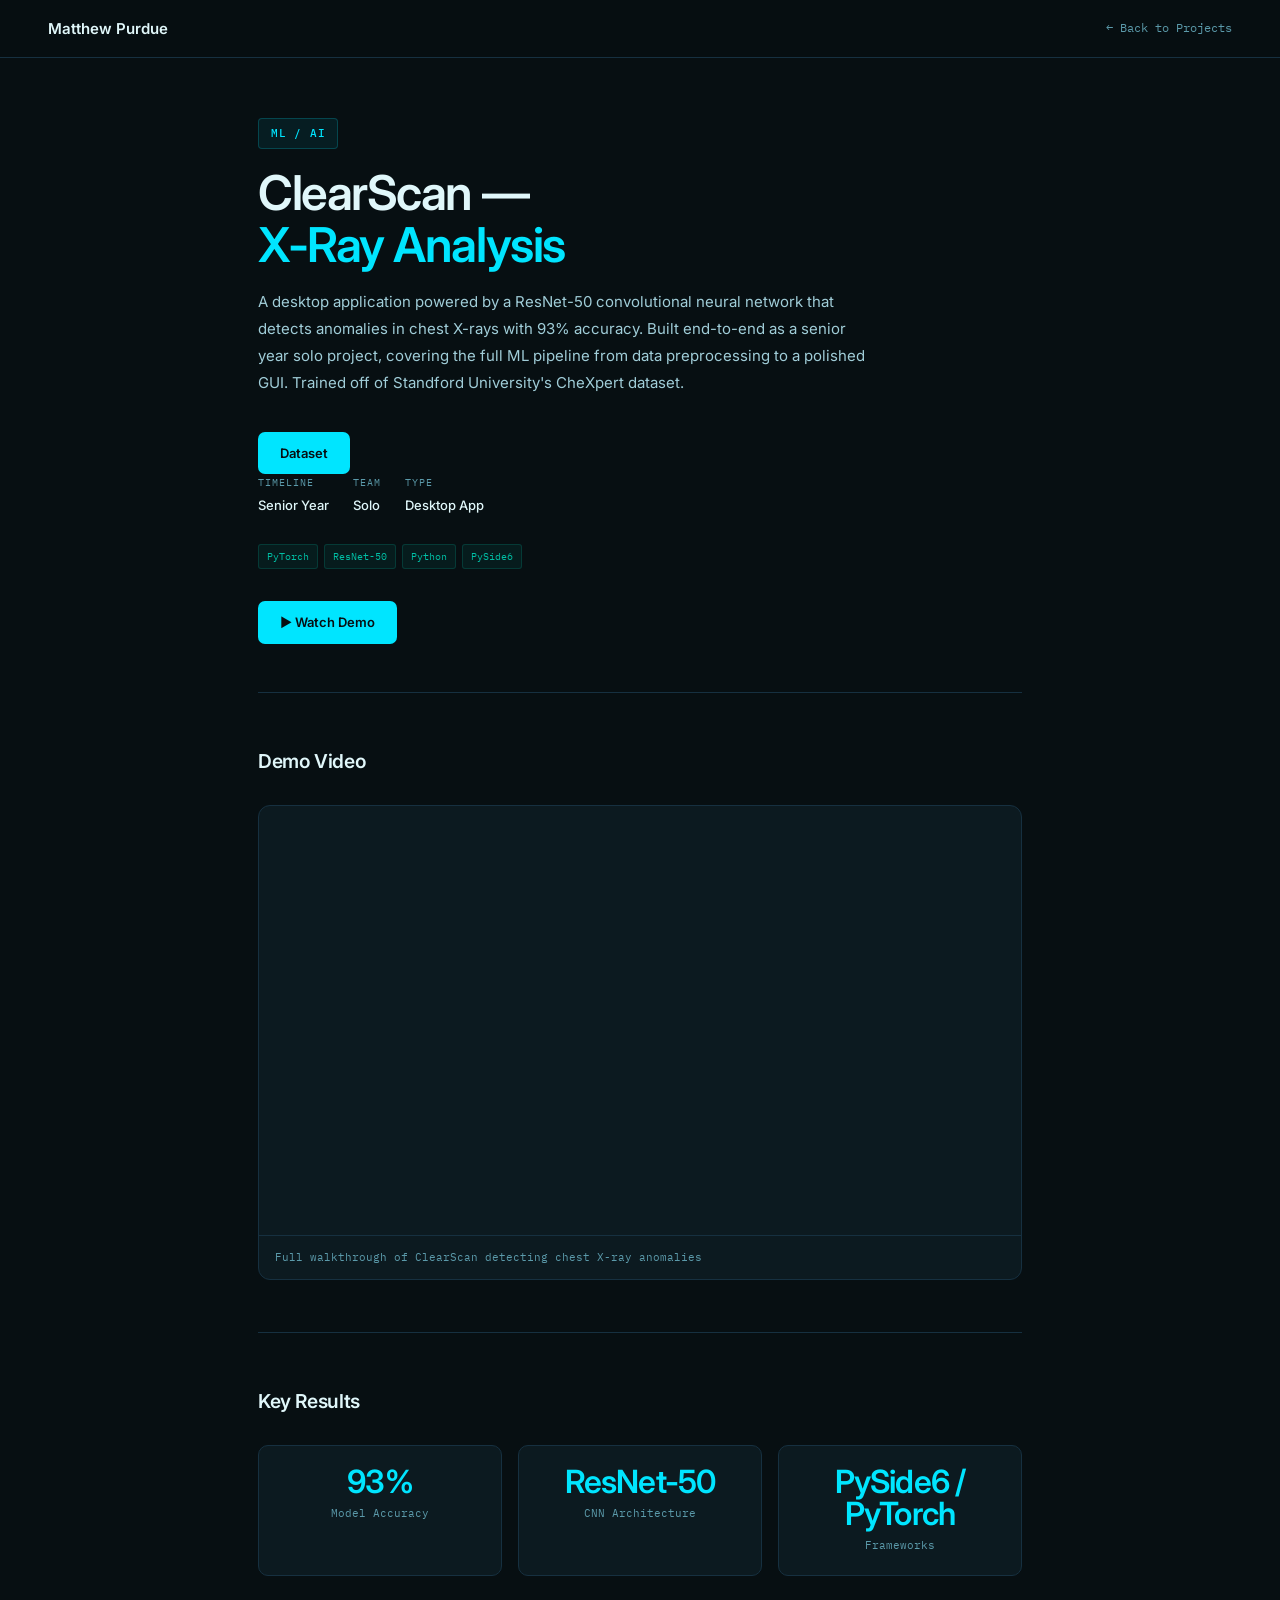
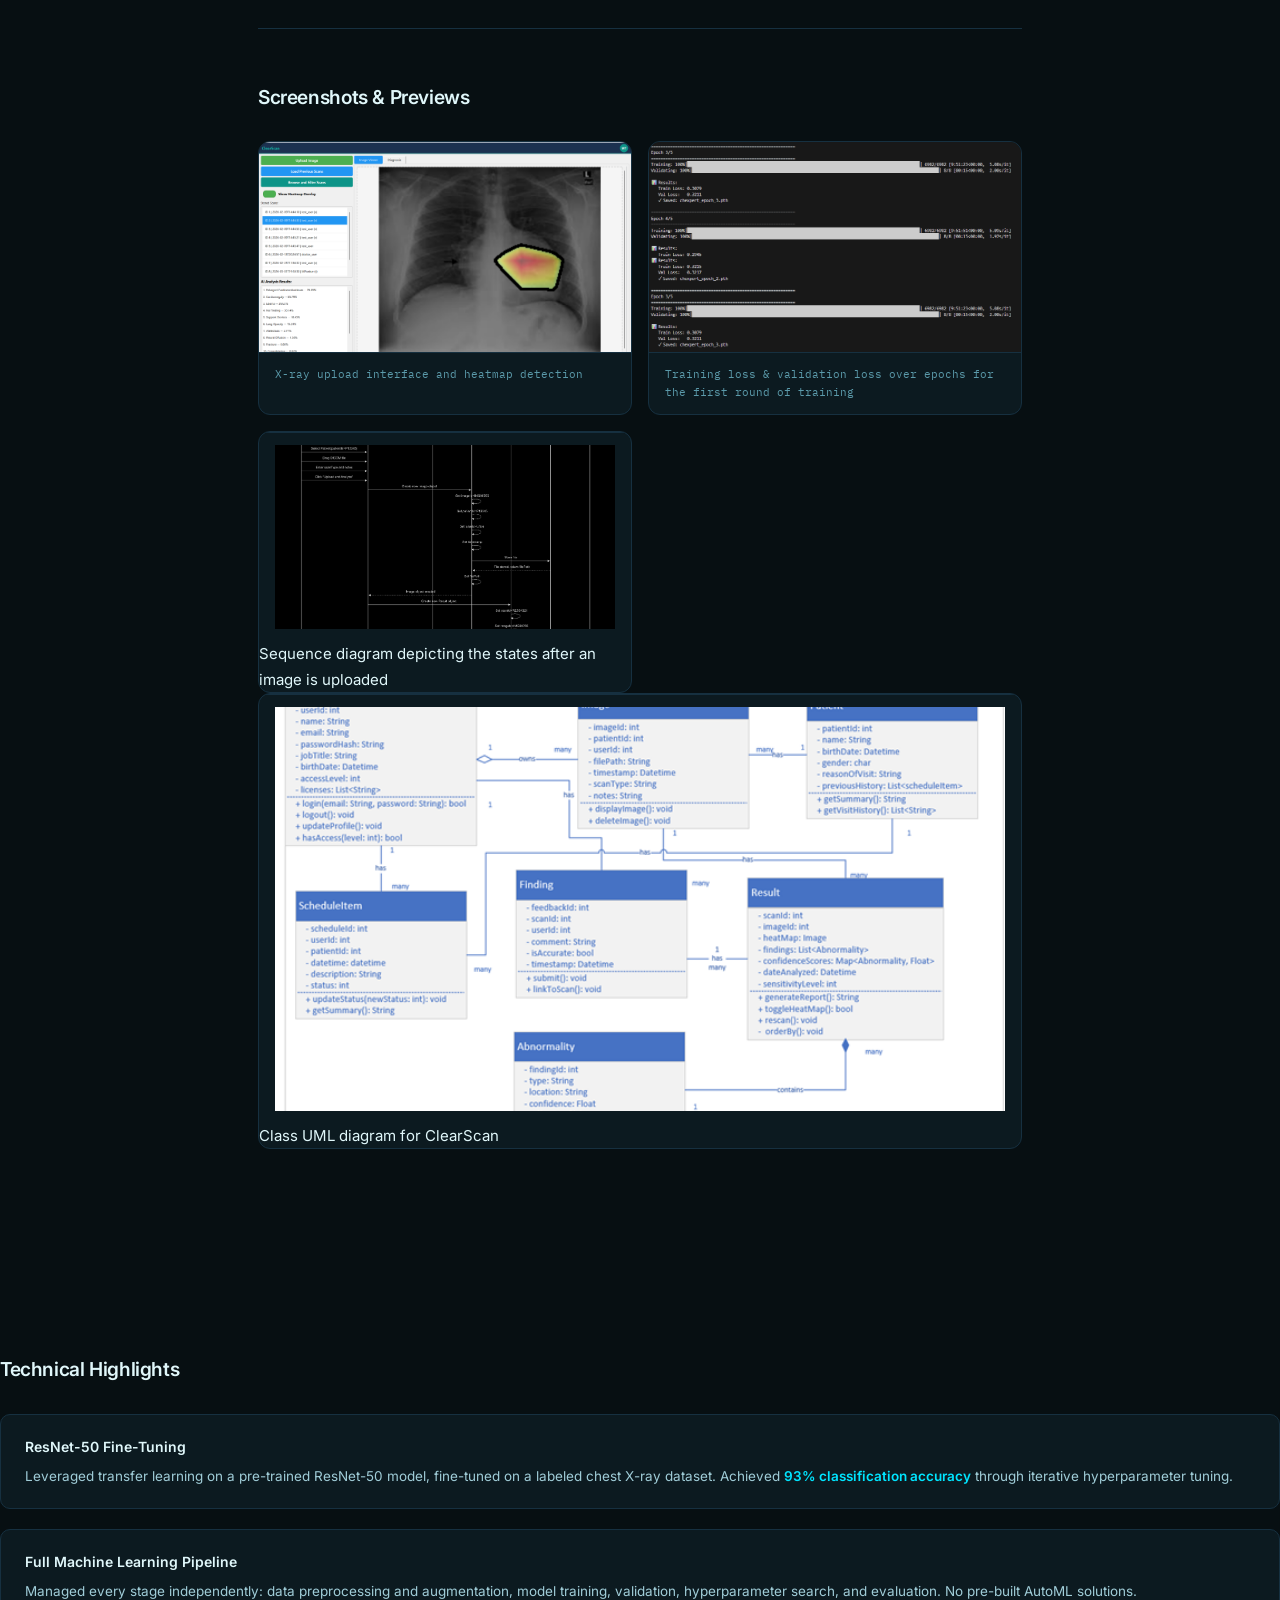
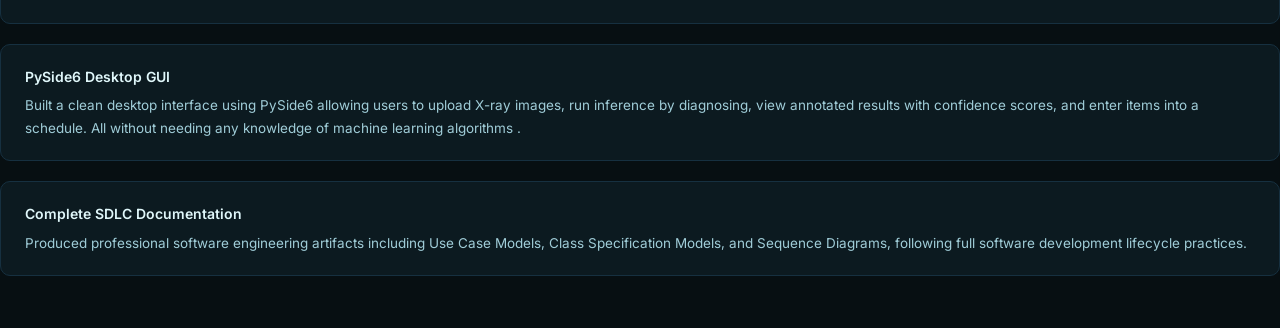
==== wwwroot/project-clearscan.html @ d561c91c "Changed ClearScan details and uploaded pictures" ====
﻿<!DOCTYPE html>
<html lang="en">
<head>
    <meta charset="UTF-8">
    <meta name="viewport" content="width=device-width, initial-scale=1.0">
    <title>ClearScan — Matthew Purdue</title>
    <link href="https://fonts.googleapis.com/css2?family=IBM+Plex+Mono:wght@400;500&family=Inter:wght@400;500;600&display=swap" rel="stylesheet">
    <style>
        *, *::before, *::after {
            box-sizing: border-box;
            margin: 0;
            padding: 0;
        }

        :root {
            --bg: #070f12;
            --surface: #0c1a20;
            --surface2: #102028;
            --border: #163040;
            --text: #e0f7fa;
            --muted: #5b9aaa;
            --dim: #a0cdd8;
            --accent: #00e5ff;
            --accent-g: #00bfa5;
            --accent-bg: rgba(0,229,255,0.07);
            --accent-gbg: rgba(0,191,165,0.08);
        }

        html {
            scroll-behavior: smooth;
        }

        body {
            background: var(--bg);
            color: var(--text);
            font-family: 'Inter', sans-serif;
            font-size: 15px;
            line-height: 1.7;
        }

        nav {
            position: sticky;
            top: 0;
            z-index: 50;
            display: flex;
            justify-content: space-between;
            align-items: center;
            padding: 0 48px;
            height: 58px;
            background: rgba(7,15,18,0.9);
            backdrop-filter: blur(14px);
            border-bottom: 1px solid var(--border);
        }

        .nav-name {
            font-size: 15px;
            font-weight: 600;
            color: var(--text);
            text-decoration: none;
        }

        .nav-back {
            font-family: 'IBM Plex Mono', monospace;
            font-size: 12px;
            color: var(--muted);
            text-decoration: none;
            display: flex;
            align-items: center;
            gap: 6px;
            transition: color 0.15s;
        }

            .nav-back:hover {
                color: var(--accent);
            }

        .container {
            max-width: 860px;
            margin: 0 auto;
            padding: 0 48px 100px;
        }

        .project-hero {
            padding: 60px 0 48px;
            border-bottom: 1px solid var(--border);
        }

        .project-badge {
            display: inline-block;
            font-family: 'IBM Plex Mono', monospace;
            font-size: 11px;
            font-weight: 500;
            letter-spacing: 0.07em;
            text-transform: uppercase;
            color: var(--accent);
            background: var(--accent-bg);
            border: 1px solid rgba(0,229,255,0.2);
            padding: 5px 12px;
            border-radius: 4px;
            margin-bottom: 18px;
        }

        .project-hero h1 {
            font-size: clamp(2rem, 4vw, 3rem);
            font-weight: 600;
            line-height: 1.1;
            letter-spacing: -0.03em;
            margin-bottom: 16px;
        }

            .project-hero h1 span {
                color: var(--accent);
            }

        .project-desc {
            font-size: 15px;
            color: var(--dim);
            max-width: 620px;
            line-height: 1.8;
            margin-bottom: 28px;
        }

        .meta-row {
            display: flex;
            flex-wrap: wrap;
            gap: 24px;
            margin-bottom: 28px;
        }

        .meta-item {
            display: flex;
            flex-direction: column;
            gap: 3px;
        }

        .meta-label {
            font-family: 'IBM Plex Mono', monospace;
            font-size: 10px;
            letter-spacing: 0.1em;
            text-transform: uppercase;
            color: var(--muted);
        }

        .meta-value {
            font-size: 13px;
            font-weight: 500;
            color: var(--text);
        }

        .tag-row {
            display: flex;
            flex-wrap: wrap;
            gap: 6px;
        }

        .tag {
            font-family: 'IBM Plex Mono', monospace;
            font-size: 10px;
            color: var(--accent-g);
            background: var(--accent-gbg);
            border: 1px solid rgba(0,191,165,0.18);
            padding: 3px 8px;
            border-radius: 3px;
        }

        .btn-demo {
            display: inline-flex;
            align-items: center;
            gap: 8px;
            font-size: 13px;
            font-weight: 600;
            padding: 10px 22px;
            border-radius: 7px;
            background: var(--accent);
            color: var(--bg);
            text-decoration: none;
            transition: opacity 0.15s;
            margin-top: 8px;
        }

            .btn-demo:hover {
                opacity: 0.88;
            }

        .section {
            padding: 52px 0;
            border-bottom: 1px solid var(--border);
        }

            .section:last-child {
                border-bottom: none;
            }

        .section-title {
            font-size: 1.2rem;
            font-weight: 600;
            color: var(--text);
            letter-spacing: -0.02em;
            margin-bottom: 28px;
        }

        /* Media gallery */
        .media-grid {
            display: grid;
            grid-template-columns: 1fr 1fr;
            gap: 16px;
        }

            .media-grid.wide {
                grid-template-columns: 1fr;
            }

        .media-item {
            background: var(--surface);
            border: 1px solid var(--border);
            border-radius: 12px;
            overflow: hidden;
        }

            .media-item img, .media-item video, .media-item iframe {
                width: 100%;
                display: block;
                aspect-ratio: 16/9;
                object-fit: cover;
            }

            .media-item iframe {
                border: none;
            }

        .media-caption {
            padding: 12px 16px;
            font-family: 'IBM Plex Mono', monospace;
            font-size: 11px;
            color: var(--muted);
            border-top: 1px solid var(--border);
        }

        /* Image placeholder */
        .img-placeholder {
            background: var(--surface2);
            aspect-ratio: 16/9;
            display: flex;
            align-items: center;
            justify-content: center;
            flex-direction: column;
            gap: 8px;
            color: var(--muted);
        }

            .img-placeholder span {
                font-family: 'IBM Plex Mono', monospace;
                font-size: 11px;
            }

        /* Feature list */
        .feature-list {
            display: flex;
            flex-direction: column;
            gap: 20px;
        }

        .feature-item {
            background: var(--surface);
            border: 1px solid var(--border);
            border-radius: 10px;
            padding: 20px 24px;
        }

            .feature-item h4 {
                font-size: 14px;
                font-weight: 600;
                color: var(--text);
                margin-bottom: 6px;
            }

            .feature-item p {
                font-size: 13.5px;
                color: var(--dim);
            }

            .feature-item .highlight {
                color: var(--accent);
                font-weight: 600;
            }

        /* Stats row */
        .stats-row {
            display: grid;
            grid-template-columns: repeat(3, 1fr);
            gap: 16px;
        }

        .stat-card {
            background: var(--surface);
            border: 1px solid var(--border);
            border-radius: 10px;
            padding: 20px 24px;
            text-align: center;
        }

        .stat-num {
            font-size: 2rem;
            font-weight: 600;
            color: var(--accent);
            letter-spacing: -0.03em;
            line-height: 1;
        }

        .stat-label {
            font-family: 'IBM Plex Mono', monospace;
            font-size: 11px;
            color: var(--muted);
            margin-top: 6px;
        }

        @media (max-width: 700px) {
            nav {
                padding: 0 20px;
            }

            .container {
                padding: 0 20px 80px;
            }

            .media-grid {
                grid-template-columns: 1fr;
            }

            .stats-row {
                grid-template-columns: 1fr 1fr;
            }
        }
    </style>
</head>
<body>

    <nav>
        <a href="index.html" class="nav-name">Matthew Purdue</a>
        <a href="index.html#projects" class="nav-back">← Back to Projects</a>
    </nav>

    <div class="container">

        <div class="project-hero">
            <span class="project-badge">ML / AI</span>
            <h1>ClearScan —<br><span>X-Ray Analysis</span></h1>
            <p class="project-desc">
                A desktop application powered by a ResNet-50 convolutional neural network that detects anomalies in chest X-rays with 93% accuracy. Built end-to-end as a senior year solo project, covering the full ML pipeline from data preprocessing to a polished GUI. Trained off of Standford University's CheXpert dataset.
            </p>
            <a href="https://aimi.stanford.edu/datasets/chexpert-chest-x-rays" target="_blank" class="btn-demo">Dataset</a>
            <div class="meta-row">
                <div class="meta-item">
                    <span class="meta-label">Timeline</span>
                    <span class="meta-value">Senior Year</span>
                </div>
                <div class="meta-item">
                    <span class="meta-label">Team</span>
                    <span class="meta-value">Solo</span>
                </div>
                <div class="meta-item">
                    <span class="meta-label">Type</span>
                    <span class="meta-value">Desktop App</span>
                </div>
            </div>
            <div class="tag-row" style="margin-bottom:24px;">
                <span class="tag">PyTorch</span>
                <span class="tag">ResNet-50</span>
                <span class="tag">Python</span>
                <span class="tag">PySide6</span>
            </div>
            <a href="https://youtu.be/x3kdy39YmrE" target="_blank" class="btn-demo">▶ Watch Demo</a>
        </div>

        <!-- DEMO VIDEO -->
        <div class="section">
            <h2 class="section-title">Demo Video</h2>
            <div class="media-grid wide">
                <div class="media-item">
                    <iframe src="https://www.youtube.com/embed/x3kdy39YmrE" allowfullscreen></iframe>
                    <div class="media-caption">Full walkthrough of ClearScan detecting chest X-ray anomalies</div>
                </div>
            </div>
        </div>

        <!-- STATS -->
        <div class="section">
            <h2 class="section-title">Key Results</h2>
            <div class="stats-row">
                <div class="stat-card">
                    <div class="stat-num">93%</div>
                    <div class="stat-label">Model Accuracy</div>
                </div>
                <div class="stat-card">
                    <div class="stat-num">ResNet-50</div>
                    <div class="stat-label">CNN Architecture</div>
                </div>
                <div class="stat-card">
                    <div class="stat-num">PySide6 / PyTorch</div>
                    <div class="stat-label">Frameworks</div>
                </div>
            </div>
        </div>

        <!-- SCREENSHOTS / GIFS -->
        <div class="section">
            <h2 class="section-title">Screenshots & Previews</h2>
            <div class="media-grid">
                <div class="media-item">
                    <img src="thumbnailClearScan.png" />
                    <div class="media-caption">X-ray upload interface and heatmap detection</div>
                </div>
                <div class="media-item">
                    <img src="trainingValidation.png" />
                    <div class="media-caption">Training loss & validation loss over epochs for the first round of training</div>
                </div>
                <div class="media-item">
                    <img src="imageUploadSequenceDiagram.png"
                    <div class="media-caption">Sequence diagram depicting the states after an image is uploaded</div>
                </div>
                <div class="media-item">
                    <img src="clearScanumlDiagram.png"
                    <div class="media-caption">Class UML diagram for ClearScan</div>
                </div>
            </div>
        </div>

        <!-- FEATURES -->
        <div class="section">
            <h2 class="section-title">Technical Highlights</h2>
            <div class="feature-list">
                <div class="feature-item">
                    <h4>ResNet-50 Fine-Tuning</h4>
                    <p>Leveraged transfer learning on a pre-trained ResNet-50 model, fine-tuned on a labeled chest X-ray dataset. Achieved <span class="highlight">93% classification accuracy</span> through iterative hyperparameter tuning.</p>
                </div>
                <div class="feature-item">
                    <h4>Full Machine Learning Pipeline</h4>
                    <p>Managed every stage independently: data preprocessing and augmentation, model training, validation, hyperparameter search, and evaluation. No pre-built AutoML solutions.</p>
                </div>
                <div class="feature-item">
                    <h4>PySide6 Desktop GUI</h4>
                    <p>Built a clean desktop interface using PySide6 allowing users to upload X-ray images, run inference by diagnosing, view annotated results with confidence scores, and enter items into a schedule. All without needing any knowledge of machine learning algorithms .</p>
                </div>
                <div class="feature-item">
                    <h4>Complete SDLC Documentation</h4>
                    <p>Produced professional software engineering artifacts including Use Case Models, Class Specification Models, and Sequence Diagrams, following full software development lifecycle practices.</p>
                </div>
            </div>
        </div>

    </div>

</body>
</html>
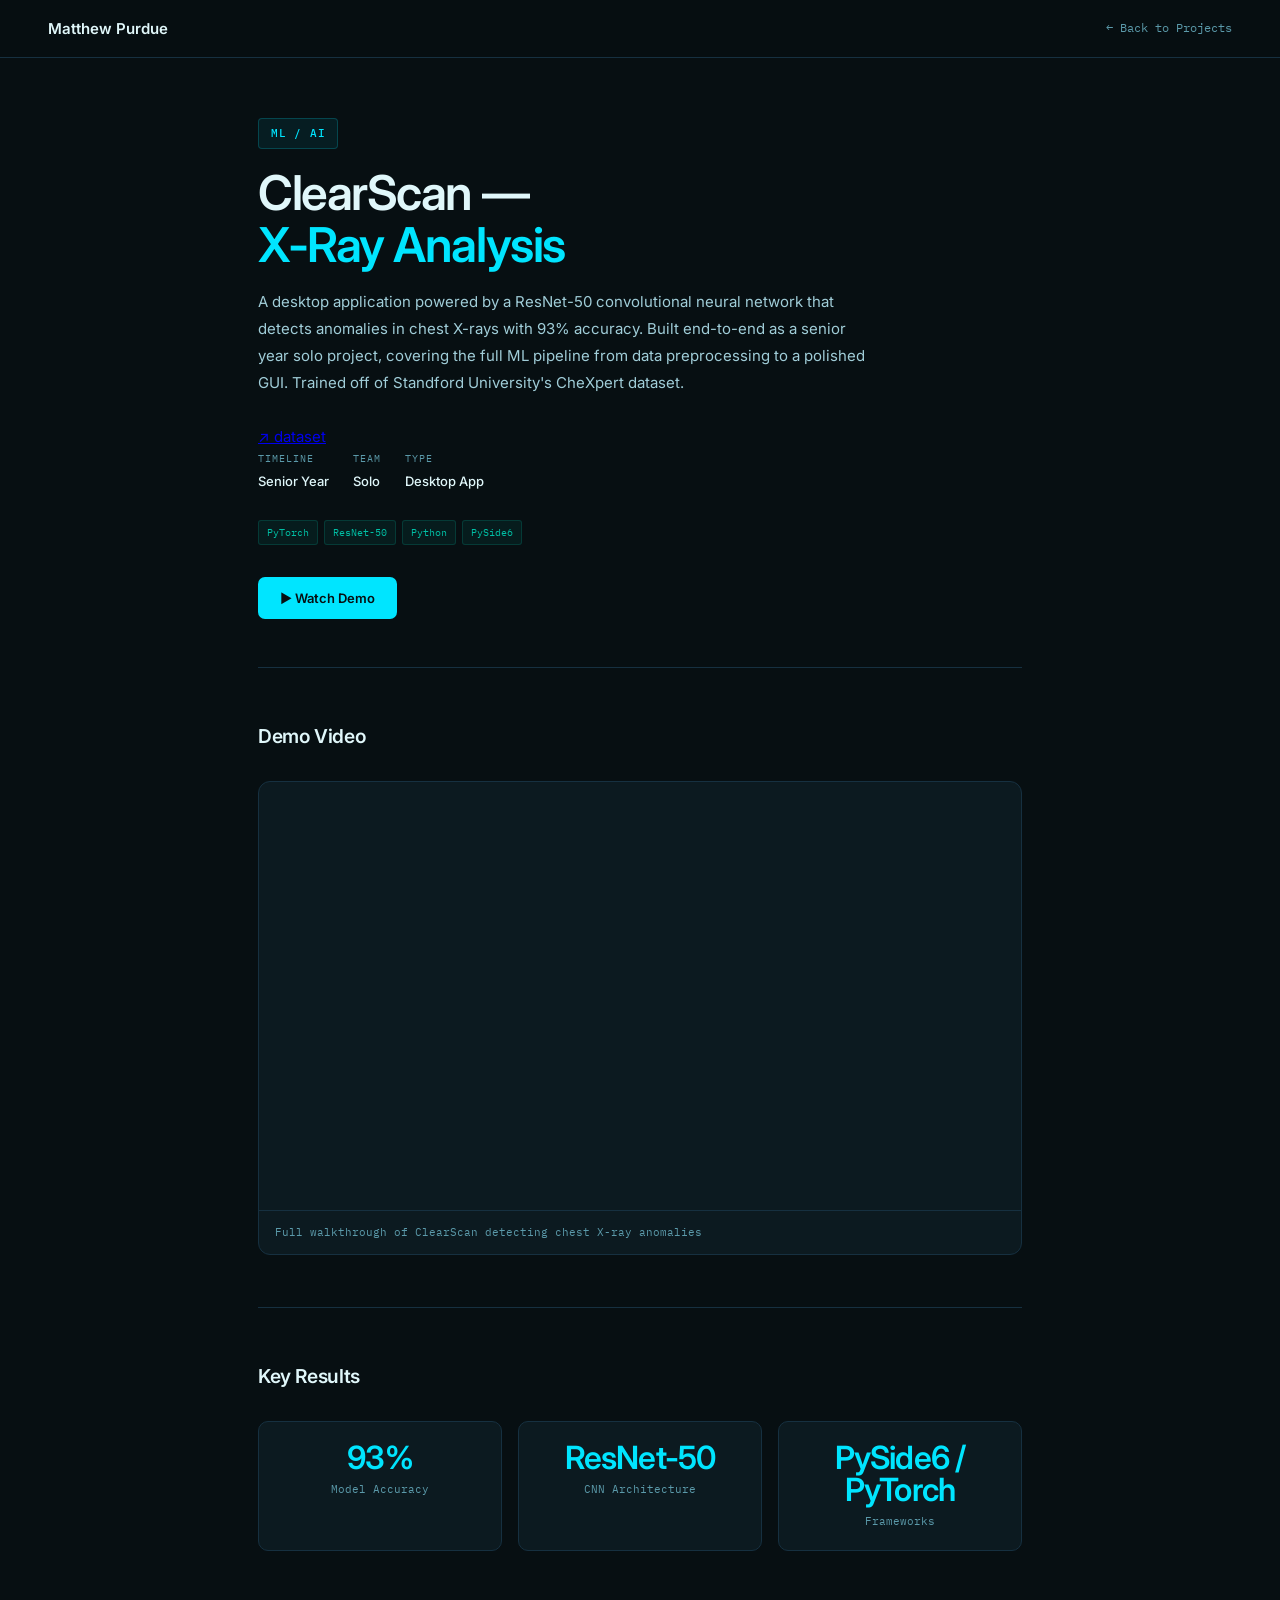
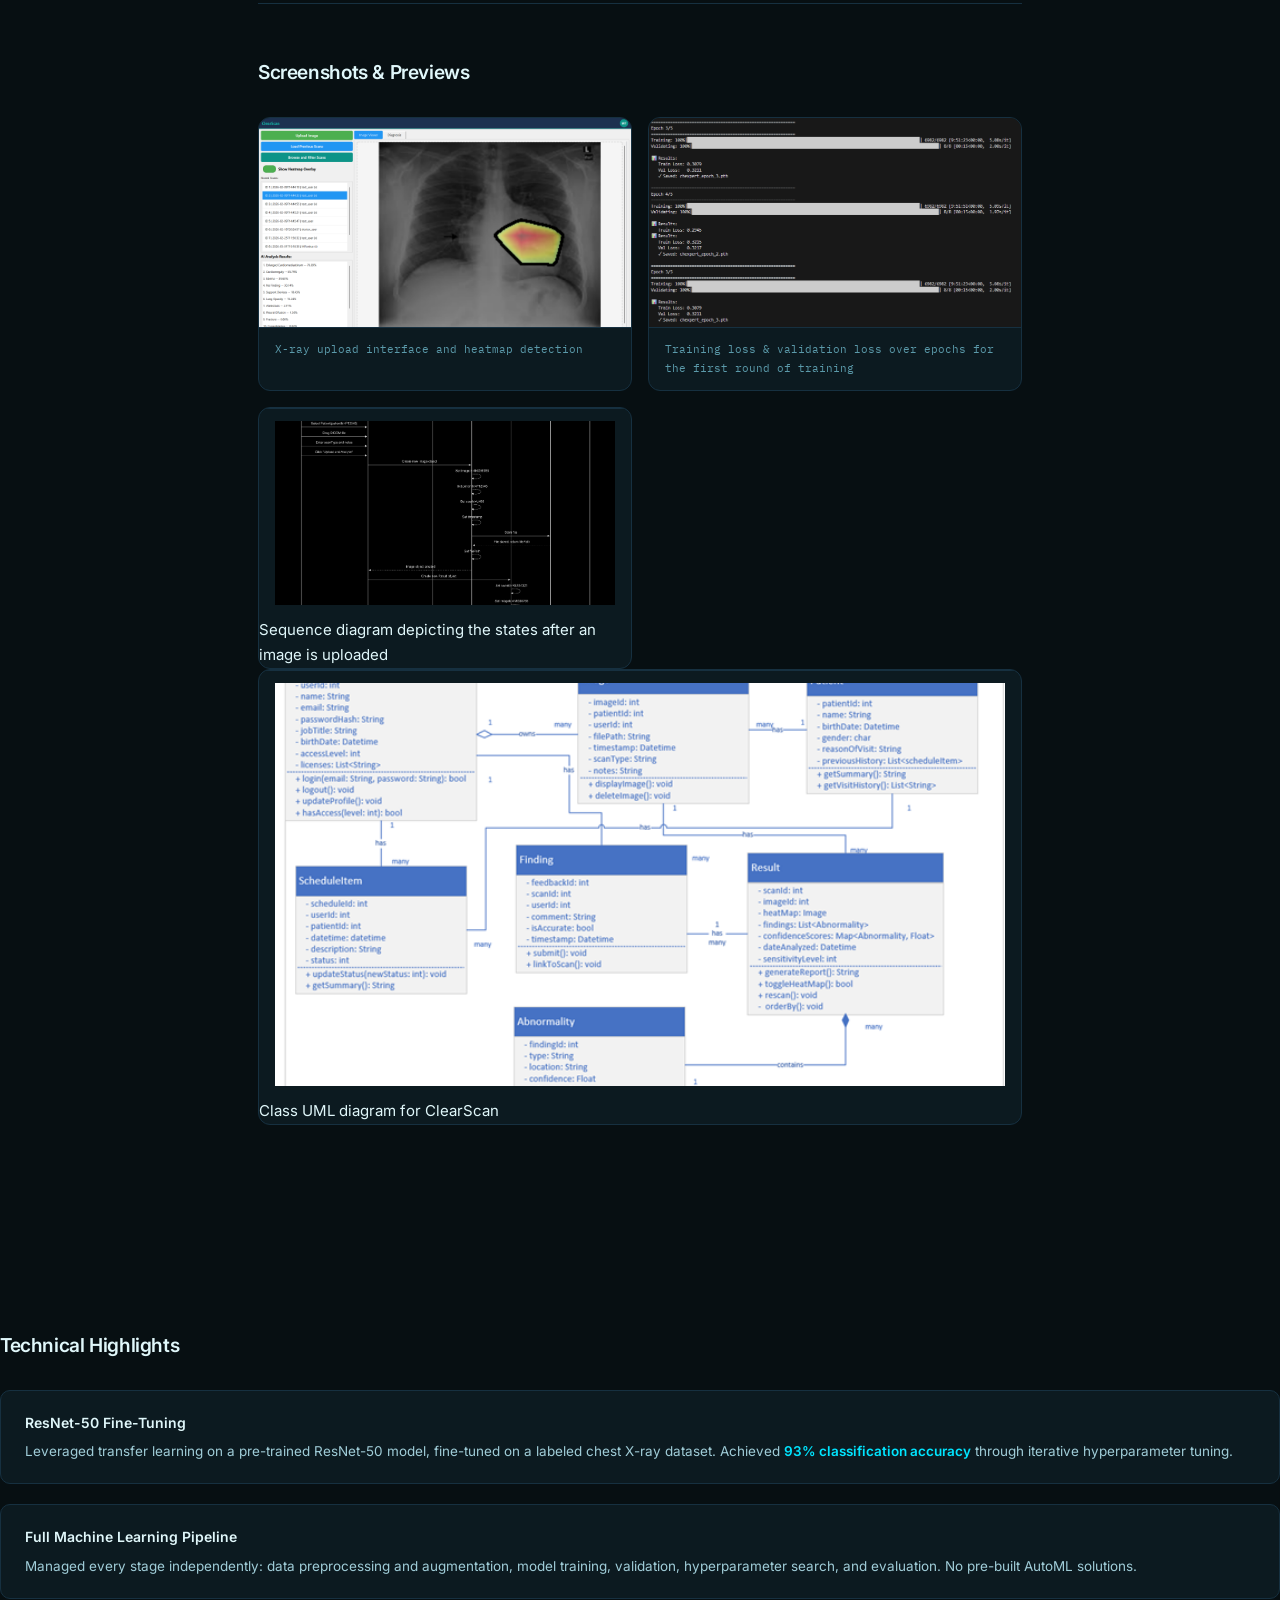
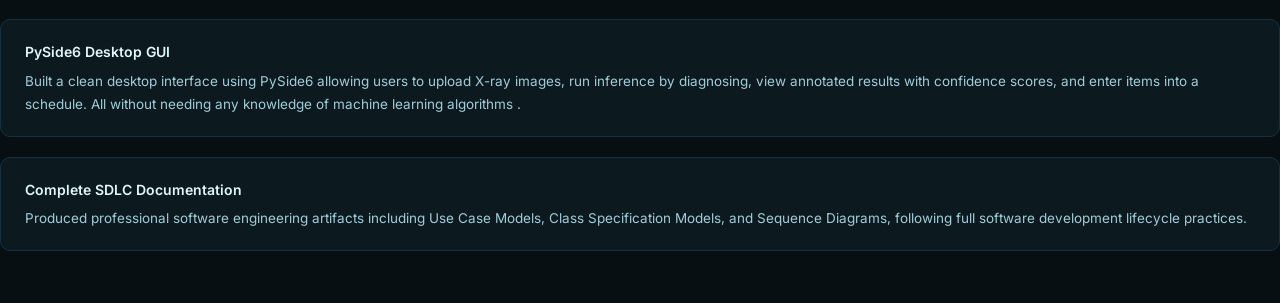
==== commit 74b690bf: "fixed a couple things with citing CheXpert" ====
--- a/wwwroot/project-clearscan.html
+++ b/wwwroot/project-clearscan.html
@@ -348,7 +348,7 @@
             <p class="project-desc">
                 A desktop application powered by a ResNet-50 convolutional neural network that detects anomalies in chest X-rays with 93% accuracy. Built end-to-end as a senior year solo project, covering the full ML pipeline from data preprocessing to a polished GUI. Trained off of Standford University's CheXpert dataset.
             </p>
-            <a href="https://aimi.stanford.edu/datasets/chexpert-chest-x-rays" target="_blank" class="btn-demo">Dataset</a>
+            <a href="https://aimi.stanford.edu/datasets/chexpert-chest-x-rays" target="_blank" class="project-link">↗ dataset</a>
             <div class="meta-row">
                 <div class="meta-item">
                     <span class="meta-label">Timeline</span>
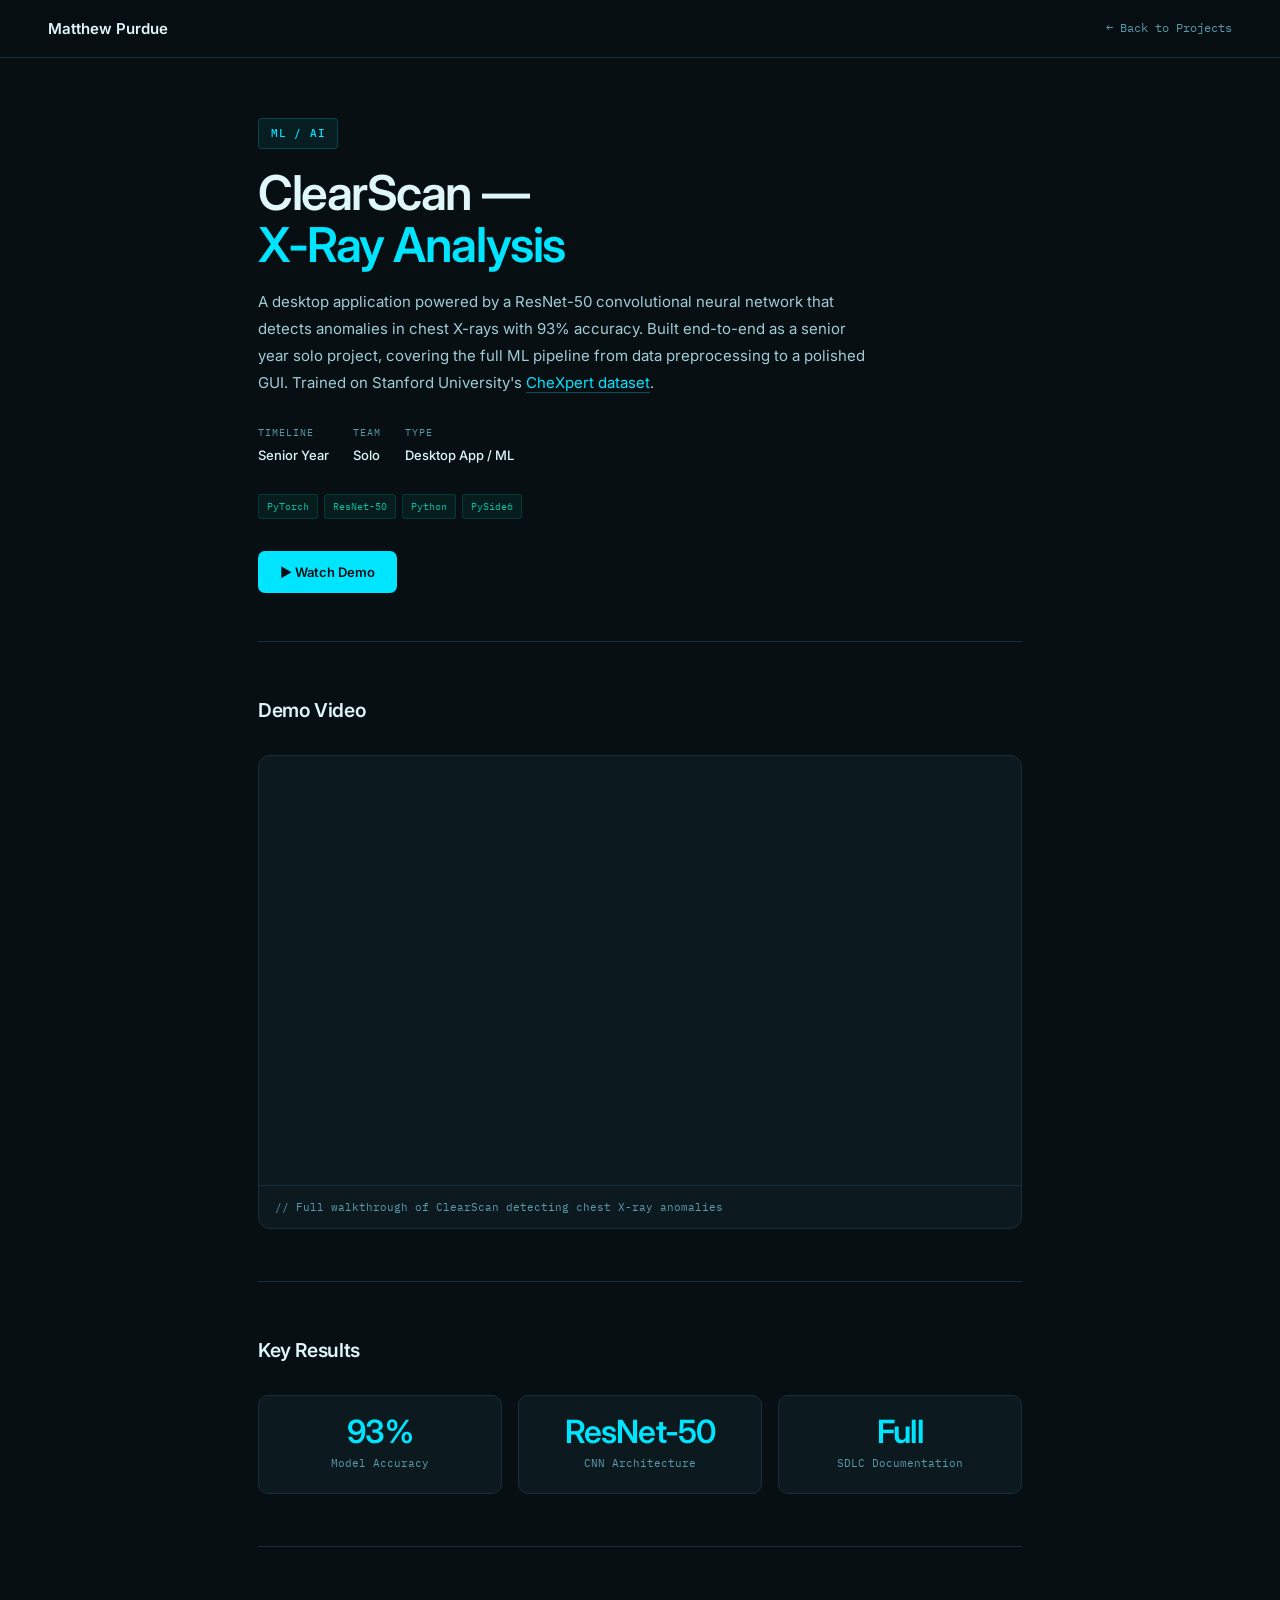
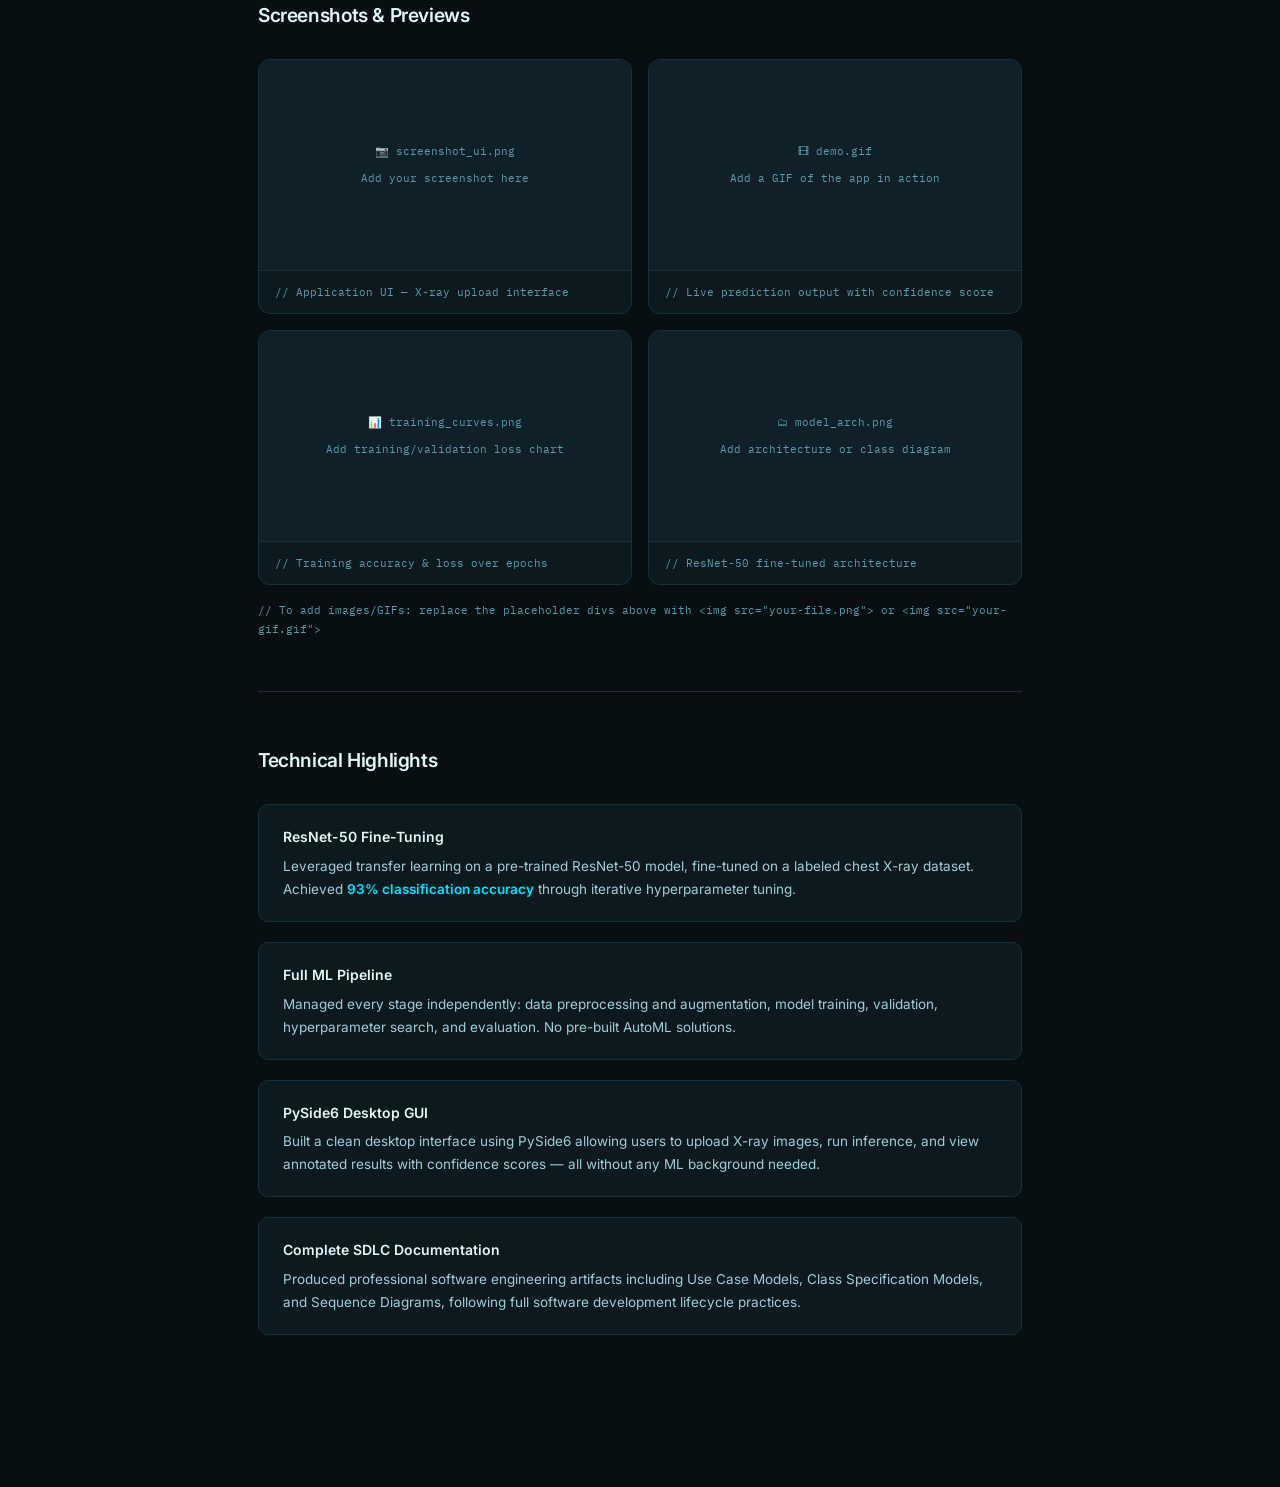
==== commit 2eb23039: "Testing clickable images" ====
--- a/wwwroot/project-clearscan.html
+++ b/wwwroot/project-clearscan.html
@@ -119,6 +119,17 @@
             line-height: 1.8;
             margin-bottom: 28px;
         }
+
+        .inline-link {
+            color: var(--accent);
+            text-decoration: none;
+            border-bottom: 1px solid rgba(0,229,255,0.3);
+            transition: border-color 0.15s;
+        }
+
+            .inline-link:hover {
+                border-color: var(--accent);
+            }
 
         .meta-row {
             display: flex;
@@ -217,14 +228,23 @@
             overflow: hidden;
         }
 
-            .media-item img, .media-item video, .media-item iframe {
+            .media-item img, .media-item video {
+                width: 100%;
+                display: block;
+                height: auto;
+                object-fit: contain;
+                cursor: zoom-in;
+                transition: opacity 0.15s;
+            }
+
+                .media-item img:hover {
+                    opacity: 0.88;
+                }
+
+            .media-item iframe {
                 width: 100%;
                 display: block;
                 aspect-ratio: 16/9;
-                object-fit: cover;
-            }
-
-            .media-item iframe {
                 border: none;
             }
 
@@ -251,6 +271,47 @@
             .img-placeholder span {
                 font-family: 'IBM Plex Mono', monospace;
                 font-size: 11px;
+            }
+
+        /* Lightbox */
+        .lightbox {
+            display: none;
+            position: fixed;
+            inset: 0;
+            z-index: 1000;
+            background: rgba(0,0,0,0.92);
+            backdrop-filter: blur(6px);
+            align-items: center;
+            justify-content: center;
+            cursor: zoom-out;
+        }
+
+            .lightbox.open {
+                display: flex;
+            }
+
+            .lightbox img {
+                max-width: 92vw;
+                max-height: 90vh;
+                object-fit: contain;
+                border-radius: 8px;
+                box-shadow: 0 0 80px rgba(0,229,255,0.1);
+            }
+
+        .lightbox-close {
+            position: absolute;
+            top: 20px;
+            right: 28px;
+            font-size: 28px;
+            color: var(--muted);
+            cursor: pointer;
+            font-family: 'IBM Plex Mono', monospace;
+            line-height: 1;
+            transition: color 0.15s;
+        }
+
+            .lightbox-close:hover {
+                color: var(--accent);
             }
 
         /* Feature list */
@@ -346,9 +407,8 @@
             <span class="project-badge">ML / AI</span>
             <h1>ClearScan —<br><span>X-Ray Analysis</span></h1>
             <p class="project-desc">
-                A desktop application powered by a ResNet-50 convolutional neural network that detects anomalies in chest X-rays with 93% accuracy. Built end-to-end as a senior year solo project, covering the full ML pipeline from data preprocessing to a polished GUI. Trained off of Standford University's CheXpert dataset.
+                A desktop application powered by a ResNet-50 convolutional neural network that detects anomalies in chest X-rays with 93% accuracy. Built end-to-end as a senior year solo project, covering the full ML pipeline from data preprocessing to a polished GUI. Trained on Stanford University's <a href="https://stanfordmlgroup.github.io/competitions/chexpert/" target="_blank" class="inline-link">CheXpert dataset</a>.
             </p>
-            <a href="https://aimi.stanford.edu/datasets/chexpert-chest-x-rays" target="_blank" class="project-link">↗ dataset</a>
             <div class="meta-row">
                 <div class="meta-item">
                     <span class="meta-label">Timeline</span>
@@ -360,7 +420,7 @@
                 </div>
                 <div class="meta-item">
                     <span class="meta-label">Type</span>
-                    <span class="meta-value">Desktop App</span>
+                    <span class="meta-value">Desktop App / ML</span>
                 </div>
             </div>
             <div class="tag-row" style="margin-bottom:24px;">
@@ -378,7 +438,7 @@
             <div class="media-grid wide">
                 <div class="media-item">
                     <iframe src="https://www.youtube.com/embed/x3kdy39YmrE" allowfullscreen></iframe>
-                    <div class="media-caption">Full walkthrough of ClearScan detecting chest X-ray anomalies</div>
+                    <div class="media-caption">// Full walkthrough of ClearScan detecting chest X-ray anomalies</div>
                 </div>
             </div>
         </div>
@@ -396,8 +456,8 @@
                     <div class="stat-label">CNN Architecture</div>
                 </div>
                 <div class="stat-card">
-                    <div class="stat-num">PySide6 / PyTorch</div>
-                    <div class="stat-label">Frameworks</div>
+                    <div class="stat-num">Full</div>
+                    <div class="stat-label">SDLC Documentation</div>
                 </div>
             </div>
         </div>
@@ -407,22 +467,37 @@
             <h2 class="section-title">Screenshots & Previews</h2>
             <div class="media-grid">
                 <div class="media-item">
-                    <img src="thumbnailClearScan.png" />
-                    <div class="media-caption">X-ray upload interface and heatmap detection</div>
+                    <div class="img-placeholder">
+                        <span>📷 screenshot_ui.png</span>
+                        <span>Add your screenshot here</span>
+                    </div>
+                    <div class="media-caption">// Application UI — X-ray upload interface</div>
                 </div>
                 <div class="media-item">
-                    <img src="trainingValidation.png" />
-                    <div class="media-caption">Training loss & validation loss over epochs for the first round of training</div>
+                    <div class="img-placeholder">
+                        <span>🎞 demo.gif</span>
+                        <span>Add a GIF of the app in action</span>
+                    </div>
+                    <div class="media-caption">// Live prediction output with confidence score</div>
                 </div>
                 <div class="media-item">
-                    <img src="imageUploadSequenceDiagram.png"
-                    <div class="media-caption">Sequence diagram depicting the states after an image is uploaded</div>
+                    <div class="img-placeholder">
+                        <span>📊 training_curves.png</span>
+                        <span>Add training/validation loss chart</span>
+                    </div>
+                    <div class="media-caption">// Training accuracy & loss over epochs</div>
                 </div>
                 <div class="media-item">
-                    <img src="clearScanumlDiagram.png"
-                    <div class="media-caption">Class UML diagram for ClearScan</div>
+                    <div class="img-placeholder">
+                        <span>🗂 model_arch.png</span>
+                        <span>Add architecture or class diagram</span>
+                    </div>
+                    <div class="media-caption">// ResNet-50 fine-tuned architecture</div>
                 </div>
             </div>
+            <p style="font-family:'IBM Plex Mono',monospace;font-size:11px;color:var(--muted);margin-top:16px;">
+                // To add images/GIFs: replace the placeholder divs above with &lt;img src="your-file.png"&gt; or &lt;img src="your-gif.gif"&gt;
+            </p>
         </div>
 
         <!-- FEATURES -->
@@ -434,12 +509,12 @@
                     <p>Leveraged transfer learning on a pre-trained ResNet-50 model, fine-tuned on a labeled chest X-ray dataset. Achieved <span class="highlight">93% classification accuracy</span> through iterative hyperparameter tuning.</p>
                 </div>
                 <div class="feature-item">
-                    <h4>Full Machine Learning Pipeline</h4>
+                    <h4>Full ML Pipeline</h4>
                     <p>Managed every stage independently: data preprocessing and augmentation, model training, validation, hyperparameter search, and evaluation. No pre-built AutoML solutions.</p>
                 </div>
                 <div class="feature-item">
                     <h4>PySide6 Desktop GUI</h4>
-                    <p>Built a clean desktop interface using PySide6 allowing users to upload X-ray images, run inference by diagnosing, view annotated results with confidence scores, and enter items into a schedule. All without needing any knowledge of machine learning algorithms .</p>
+                    <p>Built a clean desktop interface using PySide6 allowing users to upload X-ray images, run inference, and view annotated results with confidence scores — all without any ML background needed.</p>
                 </div>
                 <div class="feature-item">
                     <h4>Complete SDLC Documentation</h4>
@@ -450,5 +525,34 @@
 
     </div>
 
+    <!-- LIGHTBOX -->
+    <div class="lightbox" id="lightbox">
+        <span class="lightbox-close" id="lightbox-close">✕</span>
+        <img id="lightbox-img" src="" alt="">
+    </div>
+
+    <script>
+    const lightbox = document.getElementById('lightbox');
+    const lightboxImg = document.getElementById('lightbox-img');
+
+    document.querySelectorAll('.media-item img').forEach(img => {
+        img.addEventListener('click', () => {
+            lightboxImg.src = img.src;
+            lightboxImg.alt = img.alt;
+            lightbox.classList.add('open');
+        });
+    });
+
+    document.getElementById('lightbox-close').addEventListener('click', () => {
+        lightbox.classList.remove('open');
+    });
+    lightbox.addEventListener('click', (e) => {
+        if (e.target === lightbox) lightbox.classList.remove('open');
+    });
+    document.addEventListener('keydown', (e) => {
+        if (e.key === 'Escape') lightbox.classList.remove('open');
+    });
+    </script>
+
 </body>
 </html>
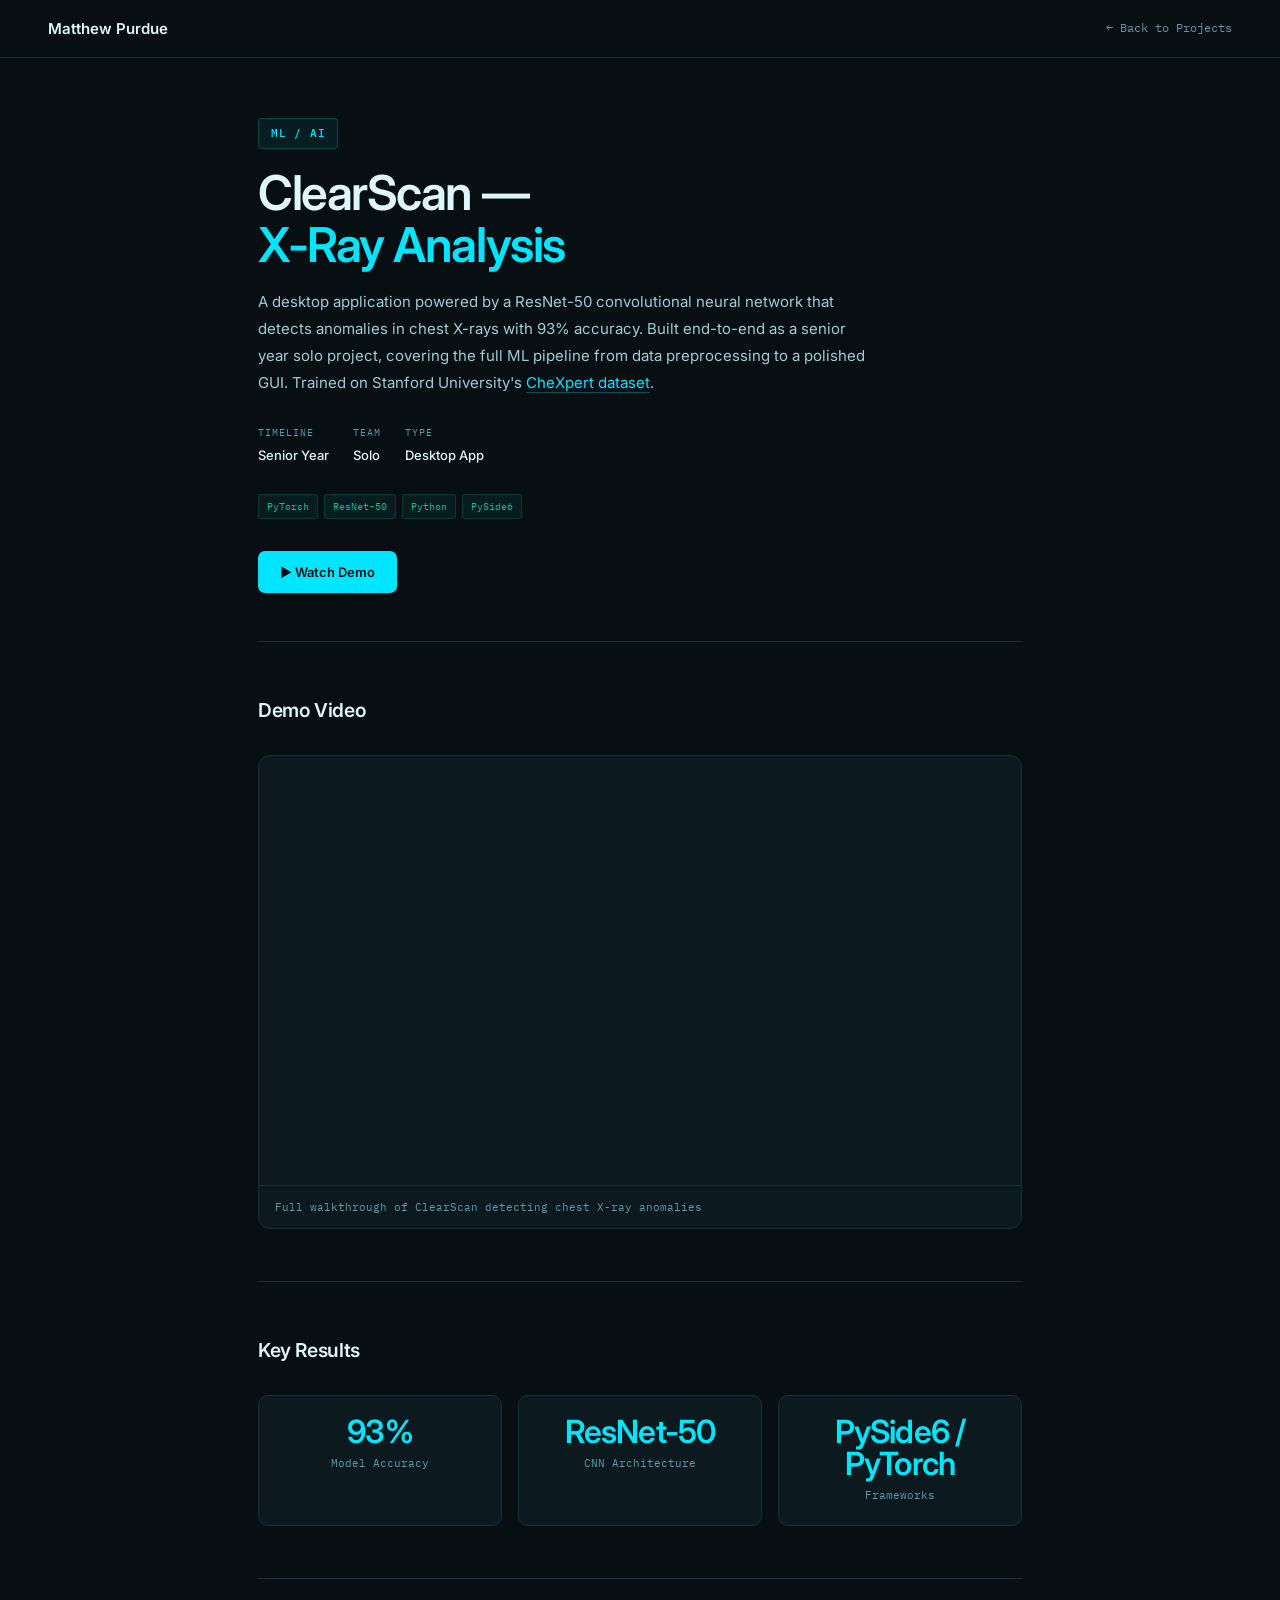
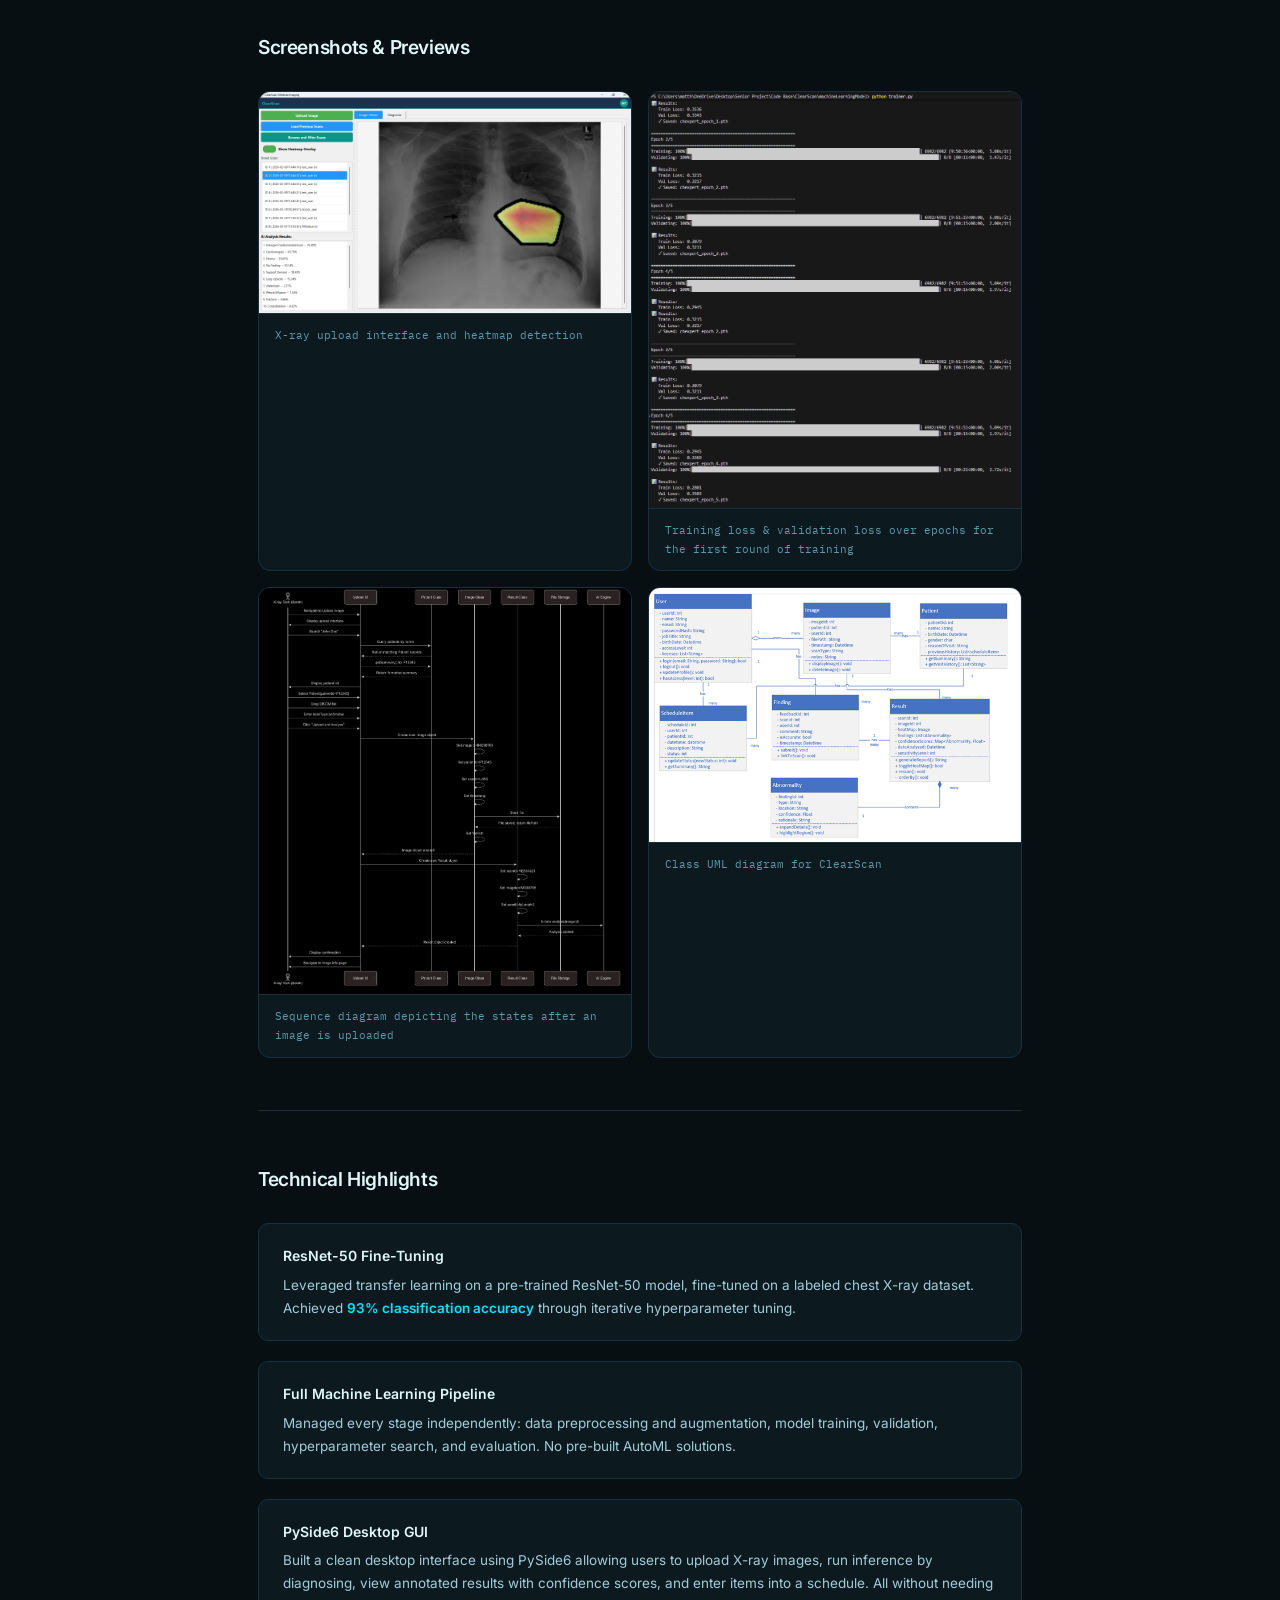
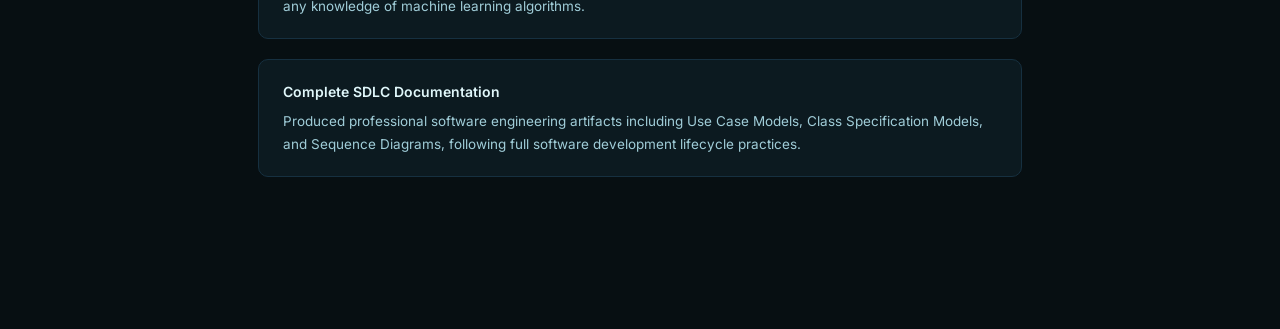
==== commit 8b6c3f29: "fixed ClearScan" ====
--- a/wwwroot/project-clearscan.html
+++ b/wwwroot/project-clearscan.html
@@ -210,7 +210,6 @@
             margin-bottom: 28px;
         }
 
-        /* Media gallery */
         .media-grid {
             display: grid;
             grid-template-columns: 1fr 1fr;
@@ -228,6 +227,7 @@
             overflow: hidden;
         }
 
+            /* Natural image size — no forced cropping */
             .media-item img, .media-item video {
                 width: 100%;
                 display: block;
@@ -256,22 +256,64 @@
             border-top: 1px solid var(--border);
         }
 
-        /* Image placeholder */
-        .img-placeholder {
-            background: var(--surface2);
-            aspect-ratio: 16/9;
+        .feature-list {
             display: flex;
-            align-items: center;
-            justify-content: center;
             flex-direction: column;
-            gap: 8px;
+            gap: 20px;
+        }
+
+        .feature-item {
+            background: var(--surface);
+            border: 1px solid var(--border);
+            border-radius: 10px;
+            padding: 20px 24px;
+        }
+
+            .feature-item h4 {
+                font-size: 14px;
+                font-weight: 600;
+                color: var(--text);
+                margin-bottom: 6px;
+            }
+
+            .feature-item p {
+                font-size: 13.5px;
+                color: var(--dim);
+            }
+
+        .highlight {
+            color: var(--accent);
+            font-weight: 600;
+        }
+
+        .stats-row {
+            display: grid;
+            grid-template-columns: repeat(3, 1fr);
+            gap: 16px;
+        }
+
+        .stat-card {
+            background: var(--surface);
+            border: 1px solid var(--border);
+            border-radius: 10px;
+            padding: 20px 24px;
+            text-align: center;
+        }
+
+        .stat-num {
+            font-size: 2rem;
+            font-weight: 600;
+            color: var(--accent);
+            letter-spacing: -0.03em;
+            line-height: 1;
+        }
+
+        .stat-label {
+            font-family: 'IBM Plex Mono', monospace;
+            font-size: 11px;
             color: var(--muted);
-        }
-
-            .img-placeholder span {
-                font-family: 'IBM Plex Mono', monospace;
-                font-size: 11px;
-            }
+            margin-top: 6px;
+        }
 
         /* Lightbox */
         .lightbox {
@@ -314,67 +356,6 @@
                 color: var(--accent);
             }
 
-        /* Feature list */
-        .feature-list {
-            display: flex;
-            flex-direction: column;
-            gap: 20px;
-        }
-
-        .feature-item {
-            background: var(--surface);
-            border: 1px solid var(--border);
-            border-radius: 10px;
-            padding: 20px 24px;
-        }
-
-            .feature-item h4 {
-                font-size: 14px;
-                font-weight: 600;
-                color: var(--text);
-                margin-bottom: 6px;
-            }
-
-            .feature-item p {
-                font-size: 13.5px;
-                color: var(--dim);
-            }
-
-            .feature-item .highlight {
-                color: var(--accent);
-                font-weight: 600;
-            }
-
-        /* Stats row */
-        .stats-row {
-            display: grid;
-            grid-template-columns: repeat(3, 1fr);
-            gap: 16px;
-        }
-
-        .stat-card {
-            background: var(--surface);
-            border: 1px solid var(--border);
-            border-radius: 10px;
-            padding: 20px 24px;
-            text-align: center;
-        }
-
-        .stat-num {
-            font-size: 2rem;
-            font-weight: 600;
-            color: var(--accent);
-            letter-spacing: -0.03em;
-            line-height: 1;
-        }
-
-        .stat-label {
-            font-family: 'IBM Plex Mono', monospace;
-            font-size: 11px;
-            color: var(--muted);
-            margin-top: 6px;
-        }
-
         @media (max-width: 700px) {
             nav {
                 padding: 0 20px;
@@ -407,7 +388,7 @@
             <span class="project-badge">ML / AI</span>
             <h1>ClearScan —<br><span>X-Ray Analysis</span></h1>
             <p class="project-desc">
-                A desktop application powered by a ResNet-50 convolutional neural network that detects anomalies in chest X-rays with 93% accuracy. Built end-to-end as a senior year solo project, covering the full ML pipeline from data preprocessing to a polished GUI. Trained on Stanford University's <a href="https://stanfordmlgroup.github.io/competitions/chexpert/" target="_blank" class="inline-link">CheXpert dataset</a>.
+                A desktop application powered by a ResNet-50 convolutional neural network that detects anomalies in chest X-rays with 93% accuracy. Built end-to-end as a senior year solo project, covering the full ML pipeline from data preprocessing to a polished GUI. Trained on Stanford University's <a href="https://aimi.stanford.edu/datasets/chexpert-chest-x-rays" target="_blank" class="inline-link">CheXpert dataset</a>.
             </p>
             <div class="meta-row">
                 <div class="meta-item">
@@ -420,7 +401,7 @@
                 </div>
                 <div class="meta-item">
                     <span class="meta-label">Type</span>
-                    <span class="meta-value">Desktop App / ML</span>
+                    <span class="meta-value">Desktop App</span>
                 </div>
             </div>
             <div class="tag-row" style="margin-bottom:24px;">
@@ -438,7 +419,7 @@
             <div class="media-grid wide">
                 <div class="media-item">
                     <iframe src="https://www.youtube.com/embed/x3kdy39YmrE" allowfullscreen></iframe>
-                    <div class="media-caption">// Full walkthrough of ClearScan detecting chest X-ray anomalies</div>
+                    <div class="media-caption">Full walkthrough of ClearScan detecting chest X-ray anomalies</div>
                 </div>
             </div>
         </div>
@@ -456,48 +437,33 @@
                     <div class="stat-label">CNN Architecture</div>
                 </div>
                 <div class="stat-card">
-                    <div class="stat-num">Full</div>
-                    <div class="stat-label">SDLC Documentation</div>
+                    <div class="stat-num">PySide6 / PyTorch</div>
+                    <div class="stat-label">Frameworks</div>
                 </div>
             </div>
         </div>
 
-        <!-- SCREENSHOTS / GIFS -->
+        <!-- SCREENSHOTS -->
         <div class="section">
             <h2 class="section-title">Screenshots & Previews</h2>
             <div class="media-grid">
                 <div class="media-item">
-                    <div class="img-placeholder">
-                        <span>📷 screenshot_ui.png</span>
-                        <span>Add your screenshot here</span>
-                    </div>
-                    <div class="media-caption">// Application UI — X-ray upload interface</div>
+                    <img src="thumbnailClearScan.png" alt="X-ray upload interface and heatmap detection" />
+                    <div class="media-caption">X-ray upload interface and heatmap detection</div>
                 </div>
                 <div class="media-item">
-                    <div class="img-placeholder">
-                        <span>🎞 demo.gif</span>
-                        <span>Add a GIF of the app in action</span>
-                    </div>
-                    <div class="media-caption">// Live prediction output with confidence score</div>
+                    <img src="trainingValidation.png" alt="Training loss and validation loss over epochs" />
+                    <div class="media-caption">Training loss & validation loss over epochs for the first round of training</div>
                 </div>
                 <div class="media-item">
-                    <div class="img-placeholder">
-                        <span>📊 training_curves.png</span>
-                        <span>Add training/validation loss chart</span>
-                    </div>
-                    <div class="media-caption">// Training accuracy & loss over epochs</div>
+                    <img src="imageUploadSequenceDiagram.png" alt="Sequence diagram for image upload" />
+                    <div class="media-caption">Sequence diagram depicting the states after an image is uploaded</div>
                 </div>
                 <div class="media-item">
-                    <div class="img-placeholder">
-                        <span>🗂 model_arch.png</span>
-                        <span>Add architecture or class diagram</span>
-                    </div>
-                    <div class="media-caption">// ResNet-50 fine-tuned architecture</div>
+                    <img src="clearScanumlDiagram.png" alt="Class UML diagram for ClearScan" />
+                    <div class="media-caption">Class UML diagram for ClearScan</div>
                 </div>
             </div>
-            <p style="font-family:'IBM Plex Mono',monospace;font-size:11px;color:var(--muted);margin-top:16px;">
-                // To add images/GIFs: replace the placeholder divs above with &lt;img src="your-file.png"&gt; or &lt;img src="your-gif.gif"&gt;
-            </p>
         </div>
 
         <!-- FEATURES -->
@@ -509,12 +475,12 @@
                     <p>Leveraged transfer learning on a pre-trained ResNet-50 model, fine-tuned on a labeled chest X-ray dataset. Achieved <span class="highlight">93% classification accuracy</span> through iterative hyperparameter tuning.</p>
                 </div>
                 <div class="feature-item">
-                    <h4>Full ML Pipeline</h4>
+                    <h4>Full Machine Learning Pipeline</h4>
                     <p>Managed every stage independently: data preprocessing and augmentation, model training, validation, hyperparameter search, and evaluation. No pre-built AutoML solutions.</p>
                 </div>
                 <div class="feature-item">
                     <h4>PySide6 Desktop GUI</h4>
-                    <p>Built a clean desktop interface using PySide6 allowing users to upload X-ray images, run inference, and view annotated results with confidence scores — all without any ML background needed.</p>
+                    <p>Built a clean desktop interface using PySide6 allowing users to upload X-ray images, run inference by diagnosing, view annotated results with confidence scores, and enter items into a schedule. All without needing any knowledge of machine learning algorithms.</p>
                 </div>
                 <div class="feature-item">
                     <h4>Complete SDLC Documentation</h4>
@@ -532,26 +498,26 @@
     </div>
 
     <script>
-    const lightbox = document.getElementById('lightbox');
-    const lightboxImg = document.getElementById('lightbox-img');
-
-    document.querySelectorAll('.media-item img').forEach(img => {
-        img.addEventListener('click', () => {
-            lightboxImg.src = img.src;
-            lightboxImg.alt = img.alt;
-            lightbox.classList.add('open');
+        const lightbox = document.getElementById('lightbox');
+        const lightboxImg = document.getElementById('lightbox-img');
+
+        document.querySelectorAll('.media-item img').forEach(img => {
+            img.addEventListener('click', () => {
+                lightboxImg.src = img.src;
+                lightboxImg.alt = img.alt;
+                lightbox.classList.add('open');
+            });
         });
-    });
-
-    document.getElementById('lightbox-close').addEventListener('click', () => {
-        lightbox.classList.remove('open');
-    });
-    lightbox.addEventListener('click', (e) => {
-        if (e.target === lightbox) lightbox.classList.remove('open');
-    });
-    document.addEventListener('keydown', (e) => {
-        if (e.key === 'Escape') lightbox.classList.remove('open');
-    });
+
+        document.getElementById('lightbox-close').addEventListener('click', () => {
+            lightbox.classList.remove('open');
+        });
+        lightbox.addEventListener('click', (e) => {
+            if (e.target === lightbox) lightbox.classList.remove('open');
+        });
+        document.addEventListener('keydown', (e) => {
+            if (e.key === 'Escape') lightbox.classList.remove('open');
+        });
     </script>
 
 </body>
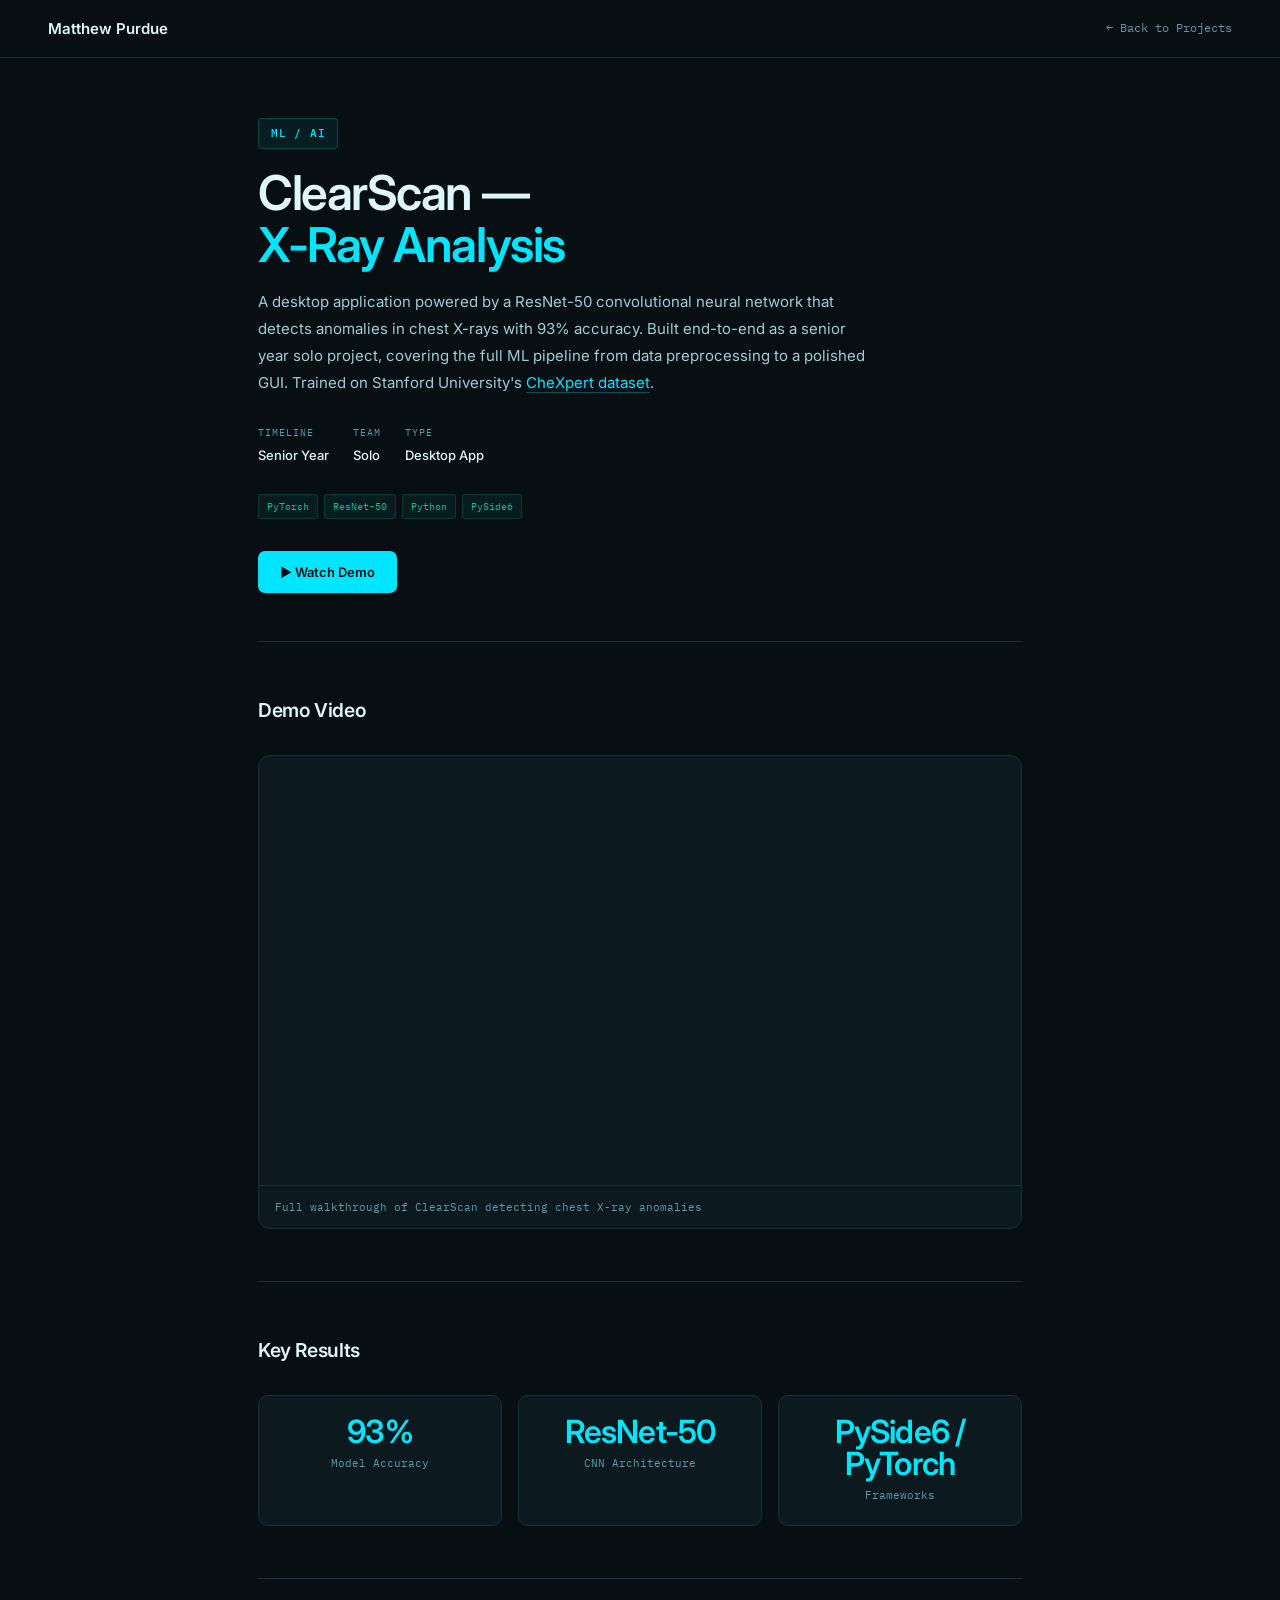
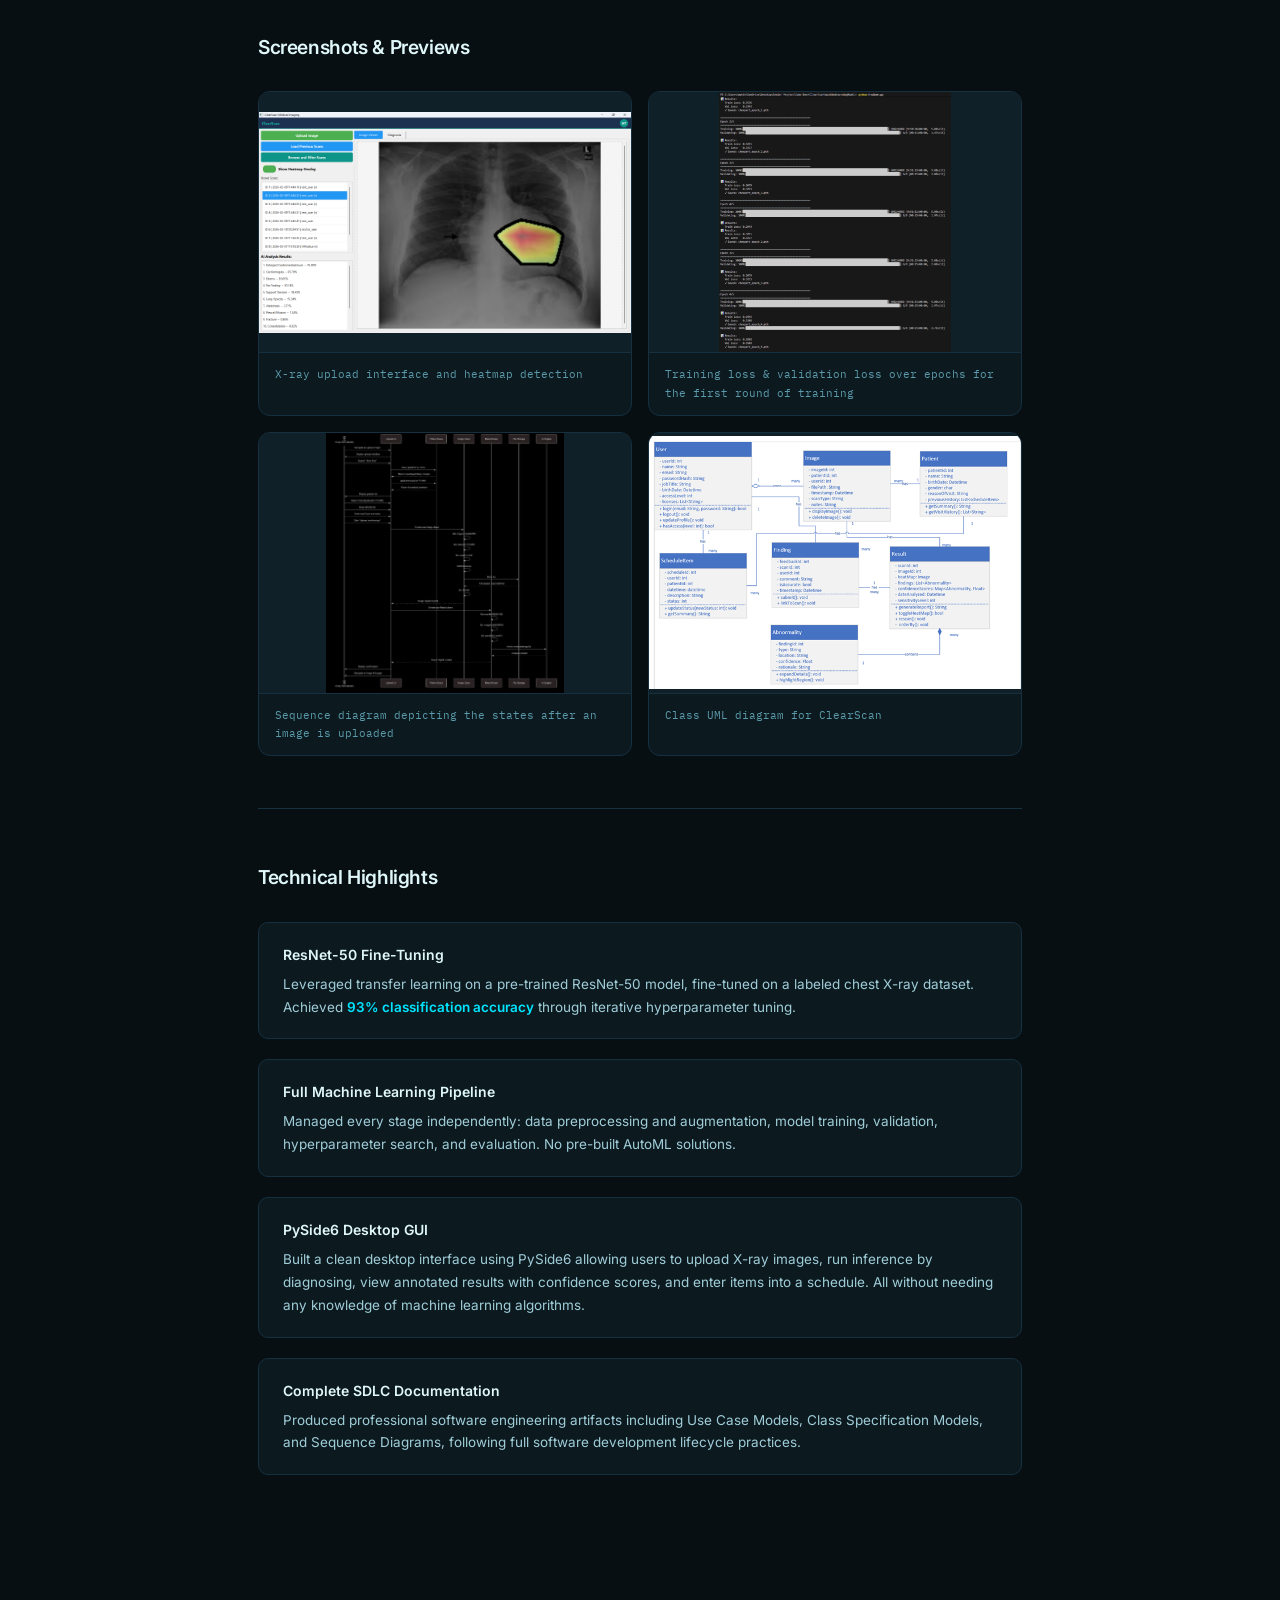
==== commit 436806be: "We will see. Also, turned off the other 3 tiles" ====
--- a/wwwroot/project-clearscan.html
+++ b/wwwroot/project-clearscan.html
@@ -227,12 +227,12 @@
             overflow: hidden;
         }
 
-            /* Natural image size — no forced cropping */
             .media-item img, .media-item video {
                 width: 100%;
                 display: block;
-                height: auto;
+                height: 260px;
                 object-fit: contain;
+                background: var(--surface2);
                 cursor: zoom-in;
                 transition: opacity 0.15s;
             }
